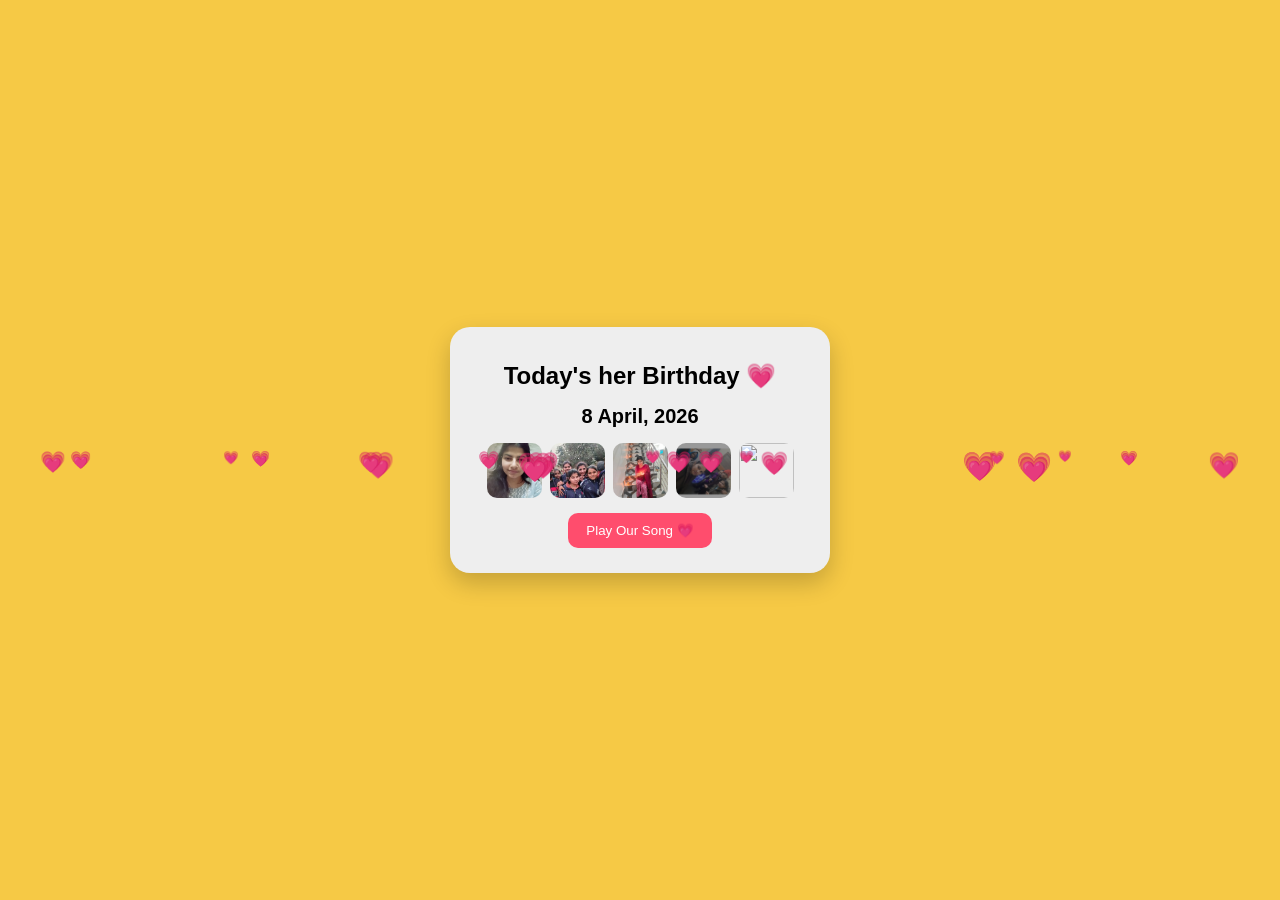
==== index.html @ a73bc9b2 "Add files via upload" ====
<!DOCTYPE html>
<html lang="en">
<head>
<meta charset="UTF-8">
<title>Birthday 💗</title>
<link rel="stylesheet" href="style.css">
</head>

<body>

<div id="hearts"></div>

<div class="card">
    <h2>Today's her Birthday 💗</h2>

    <div class="date">8 April, 2026</div>

    <div class="images">
        <img src="img1.jpg">
        <img src="img2.jpg">
        <img src="img3.jpg">
        <img src="img4.jpg">
        <img src="img5.jpg">
    </div>

    <button onclick="playSong()">Play Our Song 💗</button>

    <audio id="song" src="song.mp3"></audio>
</div>

<script src="script.js"></script>
</body>
</html>
---- style.css ----
body {
    margin: 0;
    padding: 0;
    background: #f6c945;
    font-family: Arial, sans-serif;
    display: flex;
    justify-content: center;
    align-items: center;
    height: 100vh;
}

/* Card */
.card {
    background: #eee;
    padding: 25px;
    border-radius: 20px;
    text-align: center;
    width: 330px;
    box-shadow: 0 10px 25px rgba(0,0,0,0.2);
}

/* Title */
h2 {
    margin: 10px 0;
}

/* Date */
.date {
    font-size: 20px;
    margin: 15px 0;
    font-weight: bold;
}

/* Images */
.images {
    display: flex;
    justify-content: center;
    gap: 8px;
    margin: 15px 0;
}

.images img {
    width: 55px;
    height: 55px;
    border-radius: 10px;
    object-fit: cover;
}

/* Button */
button {
    background: #ff4d6d;
    border: none;
    color: white;
    padding: 10px 18px;
    border-radius: 10px;
    cursor: pointer;
}

button:hover {
    background: #ff1e4d;
}

/* Hearts */
.heart {
    position: absolute;
    color: red;
    animation: float 6s infinite ease-in;
}

@keyframes float {
    0% {transform: translateY(100vh);}
    100% {transform: translateY(-10vh);}
}
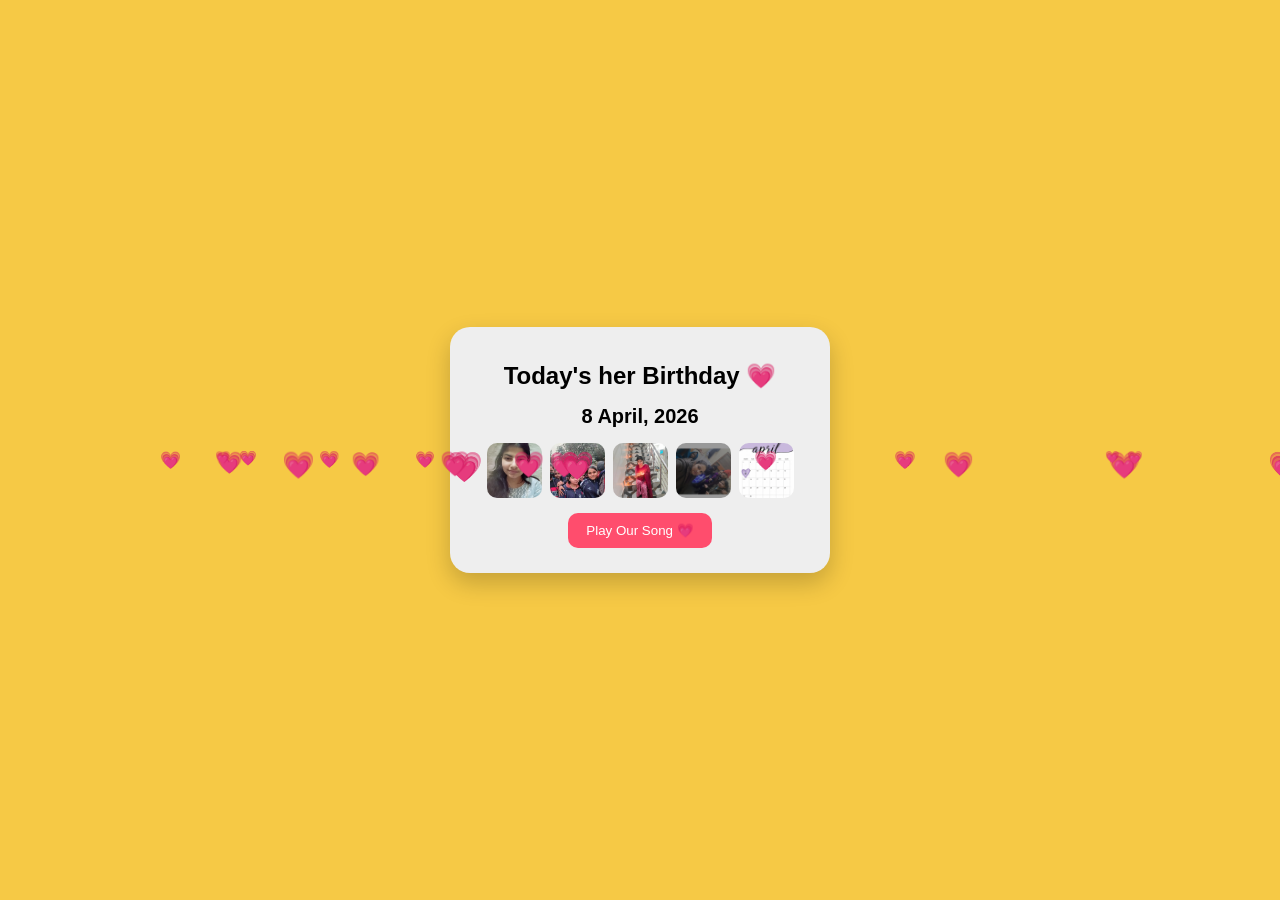
==== commit 9684b412: "Update index.html" ====
--- a/index.html
+++ b/index.html
@@ -20,7 +20,7 @@
         <img src="img2.jpg">
         <img src="img3.jpg">
         <img src="img4.jpg">
-        <img src="img5.jpg">
+        <img src="img5.png">
     </div>
 
     <button onclick="playSong()">Play Our Song 💗</button>
@@ -30,4 +30,4 @@
 
 <script src="script.js"></script>
 </body>
-</html>+</html>
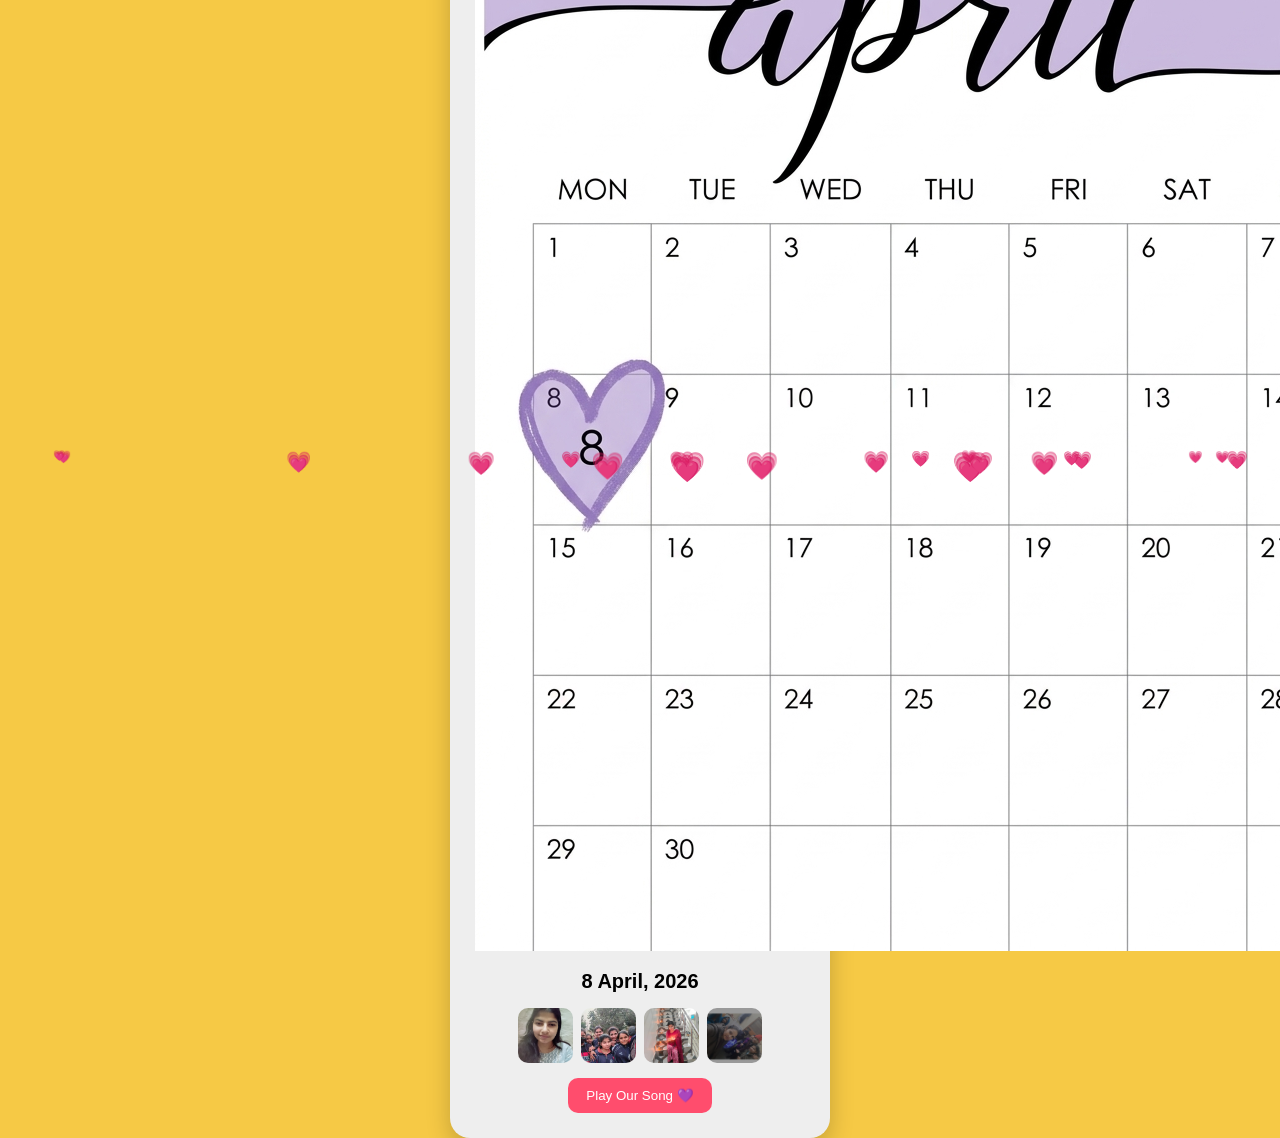
==== commit 536d0fc9: "Update index.html" ====
--- a/index.html
+++ b/index.html
@@ -2,8 +2,11 @@
 <html lang="en">
 <head>
 <meta charset="UTF-8">
-<title>Birthday 💗</title>
+<title>Birthday 💜</title>
+
 <link rel="stylesheet" href="style.css">
+<link href="https://fonts.googleapis.com/css2?family=Poppins:wght@300;500;700&display=swap" rel="stylesheet">
+
 </head>
 
 <body>
@@ -11,23 +14,33 @@
 <div id="hearts"></div>
 
 <div class="card">
-    <h2>Today's her Birthday 💗</h2>
 
+    <h2>Today's her Birthday 🤍</h2>
+
+    <!-- 🌸 Calendar Image -->
+    <div class="calendar">
+        <img src="img5.png">
+    </div>
+
+    <!-- 📅 Date -->
     <div class="date">8 April, 2026</div>
 
+    <!-- 🖼️ Images -->
     <div class="images">
         <img src="img1.jpg">
         <img src="img2.jpg">
         <img src="img3.jpg">
         <img src="img4.jpg">
-        <img src="img5.png">
     </div>
 
-    <button onclick="playSong()">Play Our Song 💗</button>
+    <!-- 🎵 Button -->
+    <button onclick="playSong()">Play Our Song 💜</button>
 
     <audio id="song" src="song.mp3"></audio>
+
 </div>
 
 <script src="script.js"></script>
+
 </body>
 </html>
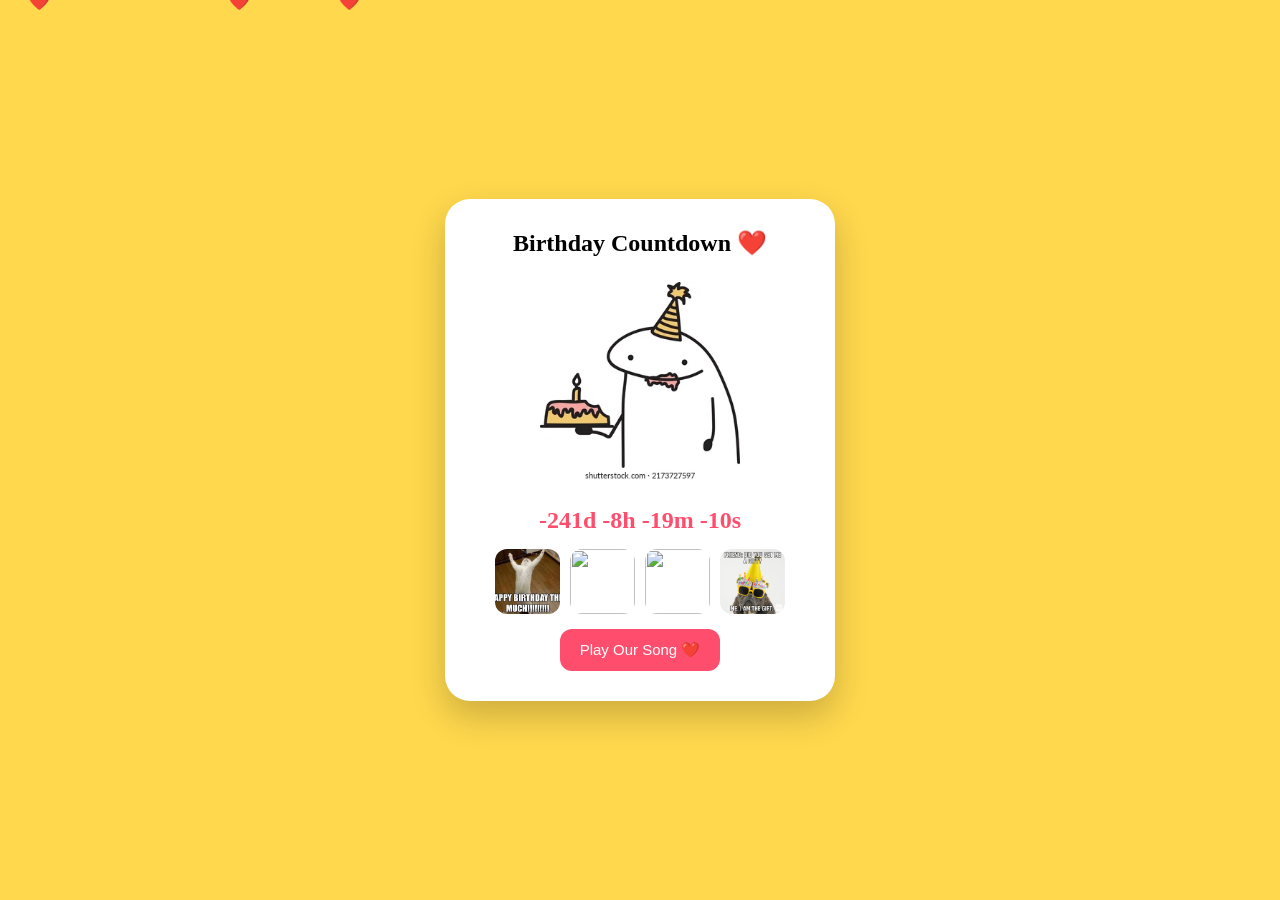
==== commit 3f516bdc: "Update and rename dice.html to index.html" ====
--- a/index.html
+++ b/index.html
@@ -1,46 +1,207 @@
 <!DOCTYPE html>
-<html lang="en">
+<html>
+
 <head>
-<meta charset="UTF-8">
-<title>Birthday 💜</title>
-
-<link rel="stylesheet" href="style.css">
-<link href="https://fonts.googleapis.com/css2?family=Poppins:wght@300;500;700&display=swap" rel="stylesheet">
-
+<meta name="viewport" content="width=device-width, initial-scale=1.0">
+<title>Birthday Countdown</title>
+
+<script src="https://cdn.jsdelivr.net/npm/canvas-confetti@1.6.0/dist/confetti.browser.min.js"></script>
+
+<style>
+
+body{
+margin:0;
+font-family:"Comic Sans MS";
+background:#FFD84D;
+display:flex;
+justify-content:center;
+align-items:center;
+height:100vh;
+overflow:hidden;
+}
+
+/* CARD */
+.container{
+background:white;
+padding:30px 25px;
+border-radius:25px;
+box-shadow:0 15px 35px rgba(0,0,0,0.2);
+
+display:flex;
+flex-direction:column;
+align-items:center;
+gap:15px;
+
+width:340px;
+text-align:center;
+}
+
+/* TITLE */
+#title{
+font-size:24px;
+font-weight:bold;
+}
+
+/* CALENDAR */
+.calendar{
+width:200px;
+height:auto;
+display:block;
+margin:10px auto;
+}
+
+/* TIMER */
+#timer{
+font-size:24px;
+font-weight:bold;
+color:#ff4d6d;
+}
+
+/* GALLERY */
+.gallery{
+display:flex;
+justify-content:center;
+gap:10px;
+flex-wrap:wrap;
+}
+
+.gallery img{
+width:65px;
+height:65px;
+border-radius:12px;
+object-fit:cover;
+}
+
+/* BUTTON */
+button{
+padding:12px 20px;
+border:none;
+border-radius:12px;
+background:#ff4d6d;
+color:white;
+font-size:15px;
+cursor:pointer;
+transition:0.3s;
+}
+
+button:hover{
+background:#ff3355;
+transform:scale(1.05);
+}
+
+/* HEARTS */
+.heart{
+position:fixed;
+top:-10px;
+font-size:18px;
+animation:fall linear infinite;
+}
+
+@keyframes fall{
+0%{transform:translateY(-10vh)}
+100%{transform:translateY(110vh)}
+}
+
+</style>
 </head>
 
 <body>
 
-<div id="hearts"></div>
-
-<div class="card">
-
-    <h2>Today's her Birthday 🤍</h2>
-
-    <!-- 🌸 Calendar Image -->
-    <div class="calendar">
-        <img src="img5.png">
-    </div>
-
-    <!-- 📅 Date -->
-    <div class="date">8 April, 2026</div>
-
-    <!-- 🖼️ Images -->
-    <div class="images">
-        <img src="img1.jpg">
-        <img src="img2.jpg">
-        <img src="img3.jpg">
-        <img src="img4.jpg">
-    </div>
-
-    <!-- 🎵 Button -->
-    <button onclick="playSong()">Play Our Song 💜</button>
-
-    <audio id="song" src="song.mp3"></audio>
-
+<div class="container">
+
+<div id="title">Birthday Countdown ❤️</div>
+
+<img src="img5.png" class="calendar">
+
+<div id="timer"></div>
+
+<div class="gallery">
+<img src="img1.jpg">
+<img src="img2.jpg">
+<img src="img3.jpg">
+<img src="img4.jpg">
 </div>
 
-<script src="script.js"></script>
+<button onclick="playSong()">Play Our Song ❤️</button>
+
+</div>
+
+<script>
+
+/* 🎯 BIRTHDAY DATE → 8 APRIL 2026 */
+const birthday = new Date("April 10, 2026 00:00:00");
+
+/* TIMER */
+function updateTimer(){
+
+const now = new Date().getTime();
+const distance = birthday - now;
+
+const days = Math.floor(distance/(1000*60*60*24));
+const hours = Math.floor((distance%(1000*60*60*24))/(1000*60*60));
+const minutes = Math.floor((distance%(1000*60*60))/(1000*60));
+const seconds = Math.floor((distance%(1000*60))/1000);
+
+const current = new Date();
+const month = current.getMonth();
+const date = current.getDate();
+
+const title = document.getElementById("title");
+
+if(month==3 && date==10){
+title.innerHTML="🎉 HAPPY BIRTHDAY  🎉";
+document.getElementById("timer").innerHTML="";
+startConfetti();
+}
+else{
+document.getElementById("timer").innerHTML=
+days+"d "+hours+"h "+minutes+"m "+seconds+"s";
+}
+
+}
+
+setInterval(updateTimer,1000);
+
+/* CONFETTI */
+function startConfetti(){
+setInterval(function(){
+confetti({
+particleCount:150,
+spread:120,
+origin:{y:0.6}
+});
+},1500);
+}
+
+/* SONG */
+function playSong(){
+var audio = new Audio("song.mp3");
+audio.play();
+}
+
+/* HEARTS */
+function createHearts(){
+
+const heart=document.createElement("div");
+heart.classList.add("heart");
+heart.innerHTML="❤️";
+
+heart.style.left=Math.random()*100+"vw";
+heart.style.animationDuration=(Math.random()*3+3)+"s";
+
+document.body.appendChild(heart);
+
+setTimeout(()=>{
+heart.remove();
+},6000);
+
+}
+
+setInterval(createHearts,300);
+
+updateTimer();
+
+</script>
 
 </body>
 </html>
